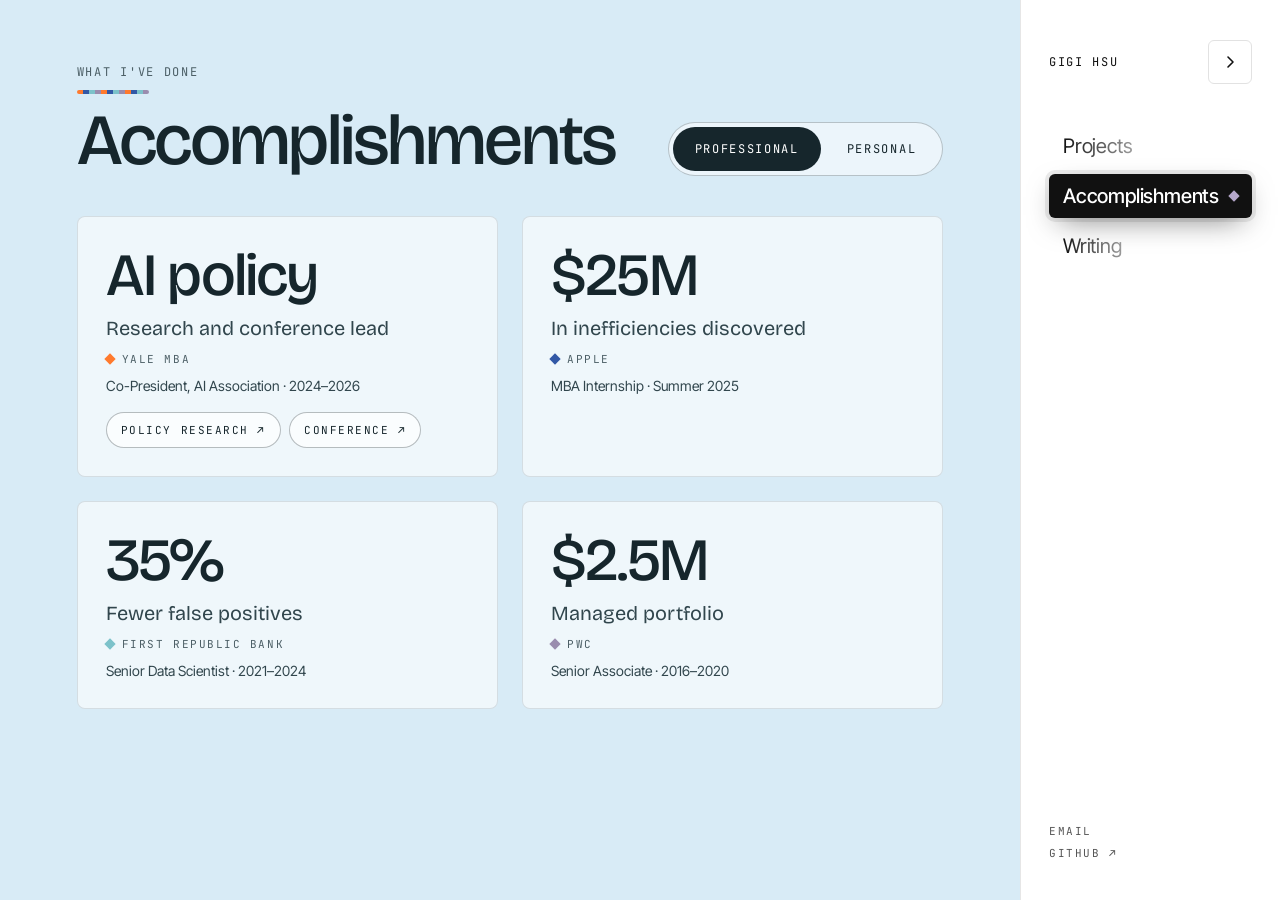
==== accomplishments.html @ a8f688d3 "Add kente spark favicon Co-Authored-By: Claude Opus 5.5 <noreply@anthropic.com> Claude-Session: http" ====
<!doctype html>
<html lang="en">
<head>
<meta charset="utf-8">
<meta name="viewport" content="width=device-width, initial-scale=1">
<title>Gigi Hsu · Accomplishments</title>
<meta name="description" content="Gigi Hsu: product, data, and AI.">
<link rel="preconnect" href="https://fonts.googleapis.com"><link rel="preconnect" href="https://fonts.gstatic.com" crossorigin><link href="https://fonts.googleapis.com/css2?family=Inter+Tight:wght@300;400;500;600&family=JetBrains+Mono:wght@400;500&family=Bricolage+Grotesque:opsz,wght@12..96,400;500;600&display=swap" rel="stylesheet">
<link rel="icon" href="/favicon.svg" type="image/svg+xml">
<link rel="icon" href="/favicon.ico" sizes="any">
<link rel="apple-touch-icon" href="/apple-touch-icon.png">
<link rel="stylesheet" href="/styles.css">
</head>
<body class="acc">
<div class="shell">
<main class="main">
<div class="acc-head">
<div><p class="kick mono">What I've done</p><span class="kente" aria-hidden="true" style="display:block;width:72px;height:4px;margin-bottom:10px"></span><h1>Accomplishments</h1></div>
<div class="seg" role="group" aria-label="Choose a view"><button type="button" data-view="pro" aria-pressed="true">Professional</button><button type="button" data-view="personal" aria-pressed="false">Personal</button></div>
</div>
<div class="grid view" id="pro"><div class="stat card"><span class="big">AI policy</span><span class="what">Research and conference lead</span><span class="where mono"><span class="dia" aria-hidden="true" style="background:#ff7a2e"></span>Yale MBA</span><span class="role">Co-President, AI Association · 2024–2026</span><div class="pills"><a class="mono" href="https://som.yale.edu/story/2025/student-team-creates-ai-policy-recommendations-connecticut-state-government" target="_blank" rel="noopener">Policy research ↗</a><a class="mono" href="https://groups.som.yale.edu/aia/conference/" target="_blank" rel="noopener">Conference ↗</a></div></div><div class="stat card"><span class="big">$25M</span><span class="what">In inefficiencies discovered</span><span class="where mono"><span class="dia" aria-hidden="true" style="background:#3258A6"></span>Apple</span><span class="role">MBA Internship · Summer 2025</span></div><div class="stat card"><span class="big">35%</span><span class="what">Fewer false positives</span><span class="where mono"><span class="dia" aria-hidden="true" style="background:#7CC2CA"></span>First Republic Bank</span><span class="role">Senior Data Scientist · 2021–2024</span></div><div class="stat card"><span class="big">$2.5M</span><span class="what">Managed portfolio</span><span class="where mono"><span class="dia" aria-hidden="true" style="background:#9A8CAE"></span>PwC</span><span class="role">Senior Associate · 2016–2020</span></div></div>
<div class="grid view" id="personal" hidden><div class="stat card"><span class="big">Dean’s</span><span class="what">Scholarship</span><span class="where mono"><span class="dia" aria-hidden="true" style="background:#ff7a2e"></span>Yale MBA</span></div><div class="stat card"><span class="big">3 races</span><span class="what">1 marathon, 2 half-marathons</span><span class="where mono"><span class="dia" aria-hidden="true" style="background:#3258A6"></span>Vancouver · SF · Long Beach</span></div><div class="stat card"><span class="big">15+ yrs</span><span class="what">Service work in Togo</span><span class="where mono"><span class="dia" aria-hidden="true" style="background:#7CC2CA"></span>Africa Career Training School</span><span class="role">Board Member · Non-profit</span></div><div class="stat card"><span class="big">CPA</span><span class="what">License, since 2020</span><span class="where mono"><span class="dia" aria-hidden="true" style="background:#9A8CAE"></span>California Board of Accountancy</span></div></div>
</main>
<aside class="side">
<nav class="nav" aria-label="Main">
<div class="nav-top"><a class="mono" href="/home">gigi hsu</a><button type="button" class="iconbtn" data-nav-toggle aria-label="Close menu"><svg aria-hidden="true" width="16" height="16" viewBox="0 0 16 16" fill="none" stroke="currentColor" stroke-width="1.6" stroke-linecap="round" stroke-linejoin="round"><path d="M6 3l5 5-5 5"/></svg></button></div>
<ul><li><a href="/projects"><span class="g">Projects</span></a></li><li><a href="/accomplishments" aria-current="page"><span class="g">Accomplishments</span><span class="dia" aria-hidden="true" style="background:#b6a8cc"></span></a></li><li><a href="/writing"><span class="g">Writing</span></a></li></ul>
<div class="nav-foot mono"><a href="mailto:gigi.hsu@yale.edu">Email</a><a href="https://github.com/ggshoo">GitHub ↗</a></div>
</nav>
<div class="nav-closed"><button type="button" class="iconbtn" data-nav-toggle aria-label="Open menu"><svg aria-hidden="true" width="18" height="18" viewBox="0 0 18 18" fill="none" stroke="currentColor" stroke-width="1.6" stroke-linecap="round"><path d="M3 5h12M3 9h12M3 13h12"/></svg></button><span class="vert mono" aria-hidden="true">Menu</span></div>
</aside>
</div>
<script src="/site.js"></script>
</body>
</html>
---- styles.css ----
:root{--ink:#111;--ink-2:#555;--ink-3:#6b6b6b;--hair:#e2e2e2;
--kente:repeating-linear-gradient(90deg,#ff7a2e 0 6px,#3258A6 6px 12px,#7CC2CA 12px 18px,#9A8CAE 18px 24px)}
*{box-sizing:border-box}
html,body{margin:0}
body{font-family:'Inter Tight',system-ui,sans-serif;color:var(--ink);background:#fff;-webkit-font-smoothing:antialiased}
a{color:inherit}
.mono{font-family:'JetBrains Mono',ui-monospace,monospace;letter-spacing:.14em;text-transform:uppercase}
.kente{background:var(--kente);border-radius:2px}

/* welcome */
.welcome{min-height:100vh;background:#0b0b0b;color:#fafafa;display:flex;align-items:center;justify-content:center;position:relative;overflow:hidden;text-align:center}
.welcome .corner{position:absolute;top:40px;font-size:12px;color:#8a8a8a}
.welcome .corner.l{left:48px}.welcome .corner.r{right:48px}
.welcome h1{margin:0;font-size:clamp(48px,8vw,88px);line-height:1;font-weight:300;letter-spacing:-.03em}
.welcome .kick{margin:0 0 28px;font-size:12px;color:#8a8a8a}
.welcome .enter{display:inline-block;margin-top:52px;font-size:13px;letter-spacing:.24em;text-decoration:none;padding:14px 4px;border-bottom:1px solid #fafafa;transition:letter-spacing .4s ease}
.welcome .enter:hover{letter-spacing:.32em}
.welcome .arrow{position:absolute}
.welcome .a1{left:12%;top:42%}.welcome .a2{right:12%;top:28%}
.welcome .band{position:absolute;left:0;right:0;bottom:0;height:4px;background:var(--kente);opacity:.85}
@keyframes fadein{from{opacity:0;transform:translateY(10px)}to{opacity:1;transform:none}}
.fade{opacity:0;animation:fadein 2.4s ease forwards}
.d1{animation-delay:.3s}.d2{animation-delay:1.2s}.d3{animation-delay:2.2s}
@media (prefers-reduced-motion:reduce){.fade{animation:none;opacity:1}}
@media (max-width:640px){.welcome .arrow{display:none}.welcome .corner.l{left:24px}.welcome .corner.r{right:24px}}

/* layout */
.shell{min-height:100vh;display:flex}
.main{flex:1 1 auto;min-width:0;padding:64px clamp(24px,6vw,96px)}
.side{flex:0 0 auto;position:sticky;top:0;height:100vh}
.nav{width:260px;height:100%;background:#fff;border-left:1px solid #e6e6e6;padding:40px 28px;display:flex;flex-direction:column;gap:40px}
.nav-top{display:flex;align-items:center;justify-content:space-between;gap:12px}
.nav-top a{font-size:12px;text-decoration:none}
.iconbtn{width:44px;height:44px;display:inline-flex;align-items:center;justify-content:center;background:transparent;border:1px solid var(--hair);border-radius:6px;cursor:pointer;color:var(--ink)}
.nav ul{list-style:none;margin:0;padding:0;display:flex;flex-direction:column;gap:6px}
.nav li a{display:flex;align-items:center;justify-content:space-between;gap:10px;font-size:20px;letter-spacing:-.01em;text-decoration:none;padding:10px 14px;border-radius:6px}
.nav li a .g{background:linear-gradient(90deg,#111 0%,#9a9a9a 100%);-webkit-background-clip:text;background-clip:text;color:transparent;transition:opacity .2s}
.nav li a:hover .g{opacity:.6}
.nav li a[aria-current]{background:#111;color:#fff;font-weight:500;box-shadow:0 0 0 4px rgba(17,17,17,.08),0 10px 30px -10px rgba(17,17,17,.6)}
.nav li a[aria-current] .g{background:none;color:#fff}
.dia{width:8px;height:8px;transform:rotate(45deg);flex:none}
.nav-foot{margin-top:auto;display:flex;flex-direction:column;gap:8px;font-size:11px}
.nav-foot a{color:#555;text-decoration:none}
.nav-closed{width:64px;height:100%;background:#fff;border-left:1px solid #e6e6e6;padding:40px 10px;display:none;flex-direction:column;align-items:center;gap:24px}
.nav-closed .iconbtn{background:#111;color:#fff;border:none}
.vert{writing-mode:vertical-rl;transform:rotate(180deg);font-size:11px;color:#8a8a8a}
.collapsed .nav{display:none}.collapsed .nav-closed{display:flex}
@media (max-width:820px){
  .shell{flex-direction:column-reverse}
  .side{position:static;height:auto}
  .nav{width:100%;height:auto;border-left:none;border-bottom:1px solid #e6e6e6;padding:20px 24px;gap:16px}
  .nav ul{flex-direction:row;flex-wrap:wrap;gap:4px}
  .nav li a{font-size:17px;padding:8px 12px}
  .nav-foot,.nav-top .iconbtn{display:none}
  .collapsed .nav{display:flex}.collapsed .nav-closed{display:none}
  .main{padding:40px 24px}
}

/* shared page bits */
.head{display:flex;align-items:baseline;justify-content:space-between;gap:16px;flex-wrap:wrap;margin-bottom:40px}
.head h1{margin:0;font-size:56px;line-height:1;font-weight:300;letter-spacing:-.03em}
.head p{margin:0;font-size:12px;color:var(--ink-3)}
.btn{display:inline-flex;align-items:center;min-height:44px;padding:0 22px;border-radius:4px;text-decoration:none;font-size:12px}
.btn.solid{background:#111;color:#fff}.btn.line{border:1px solid #111}
.card{position:relative;overflow:hidden;transition:transform .3s ease,box-shadow .3s ease}
.card:hover{transform:translateY(-4px);box-shadow:0 20px 40px -24px rgba(0,0,0,.35)}
.card::before{content:"";position:absolute;left:0;right:0;top:0;height:3px;background:var(--kente);opacity:0;transition:opacity .3s}
.card:hover::before{opacity:1}

/* home */
.hero{display:flex;flex-wrap:wrap;gap:56px;align-items:flex-start}
.hero figure{margin:0;flex:0 1 300px;display:flex;flex-direction:column;gap:12px}
.hero img{width:100%;aspect-ratio:4/5;object-fit:cover;border-radius:4px;filter:grayscale(100%)}
.hero figcaption{font-size:11px;color:var(--ink-3)}
.hero .txt{flex:1 1 320px;display:flex;flex-direction:column;gap:28px;padding-top:8px}
.hero .txt h1{margin:0;font-size:clamp(48px,6vw,80px);line-height:.98;font-weight:300;letter-spacing:-.035em}
.hero .lead{margin:0;max-width:520px;font-size:19px;line-height:1.55;color:#333}
.hero .body{margin:0;max-width:520px;font-size:16px;line-height:1.6;color:var(--ink-2)}
.row{display:flex;flex-wrap:wrap;gap:12px;margin-top:8px}

/* projects */
.grid{display:grid;grid-template-columns:repeat(2,minmax(0,1fr));gap:24px}
@media (max-width:900px){.grid{grid-template-columns:1fr}}
.proj{display:flex;flex-direction:column;gap:14px;padding:28px;min-height:240px;border:1px solid var(--hair);border-radius:6px;text-decoration:none}
.proj.dark{background:#111;color:#fff;border-color:#111}
.proj .n{font-size:11px;color:var(--ink-3)}.proj.dark .n{color:#a3a3a3}
.proj .t{font-size:32px;letter-spacing:-.02em}
.proj .d{font-size:15px;line-height:1.55;color:var(--ink-2)}.proj.dark .d{color:#d4d4d4}
.proj .go{margin-top:auto;font-size:12px}

/* accomplishments */
.acc{background:#d8ebf6;color:#16262c;font-family:'Bricolage Grotesque','Inter Tight',sans-serif}
.acc .side .nav,.acc .side .nav-closed{font-family:'Inter Tight',system-ui,sans-serif;color:#111}
.acc-head{display:flex;align-items:flex-end;justify-content:space-between;gap:24px;flex-wrap:wrap;margin-bottom:40px}
.acc-head .kick{margin:0 0 10px;font-size:12px;color:#4c5f66}
.acc-head h1{margin:0;font-size:clamp(48px,7vw,72px);line-height:1;font-weight:500;letter-spacing:-.03em}
.seg{display:inline-flex;padding:4px;gap:4px;border:1px solid rgba(22,38,44,.25);border-radius:999px;background:rgba(255,255,255,.5)}
.seg button{min-height:44px;padding:0 22px;border:none;border-radius:999px;background:transparent;color:#16262c;font-family:'JetBrains Mono',monospace;font-size:12px;letter-spacing:.14em;text-transform:uppercase;cursor:pointer}
.seg button[aria-pressed="true"]{background:#16262c;color:#fff}
.stat{padding:28px;background:rgba(255,255,255,.6);border:1px solid rgba(22,38,44,.12);border-radius:8px;display:flex;flex-direction:column;gap:10px}
.stat .big{font-size:60px;line-height:1;font-weight:500;letter-spacing:-.03em}
.stat .what{font-size:20px;line-height:1.35;color:#31464d}
.stat .where{display:inline-flex;align-items:center;gap:8px;font-size:11px;color:#4c5f66}
.stat .role{font-family:'Inter Tight',sans-serif;font-size:14px;line-height:1.4;color:#31464d}
.pills{display:flex;flex-wrap:wrap;gap:8px;margin-top:6px}
.pills a{display:inline-flex;align-items:center;min-height:36px;padding:0 14px;border:1px solid rgba(22,38,44,.3);border-radius:999px;text-decoration:none;font-size:11px;background:rgba(255,255,255,.7)}
.view[hidden]{display:none}

/* writing */
.list{border-top:1px solid var(--hair)}
.item{display:flex;flex-wrap:wrap;align-items:baseline;gap:12px 32px;padding:28px 4px;border-bottom:1px solid var(--hair);text-decoration:none}
.item .yr{flex:0 0 120px;font-size:12px;color:var(--ink-3)}
.item .body{flex:1 1 420px;display:flex;flex-direction:column;gap:8px}
.item .ti{font-size:28px;line-height:1.2;letter-spacing:-.02em}
.item .su{font-size:15px;line-height:1.55;color:var(--ink-2)}
.item .src{font-size:12px}
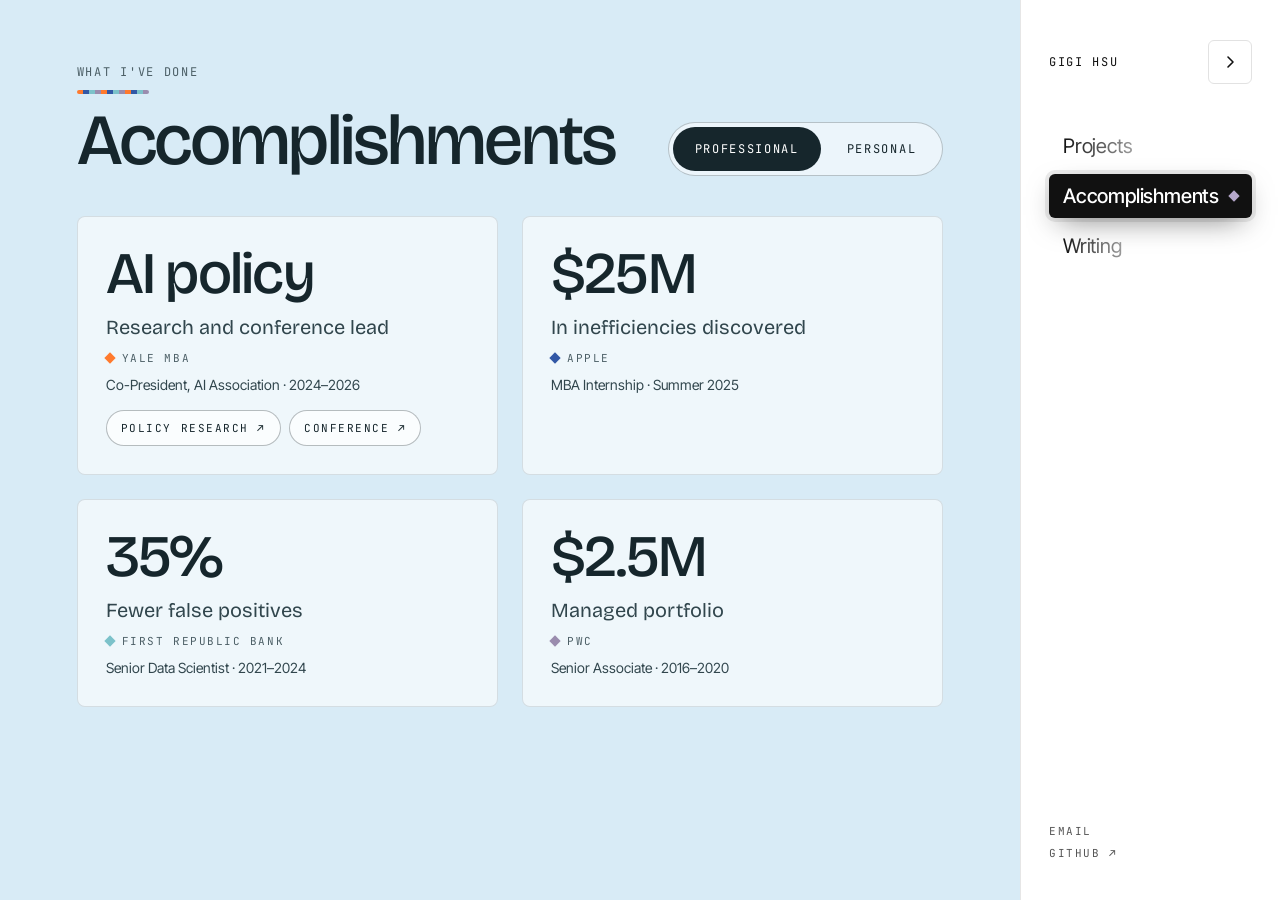
==== commit 80436671: "Evans Hall photo on hover for the Dean's Scholarship card Photo by ajay_suresh, CC BY 2.0, via Wikim" ====
--- a/accomplishments.html
+++ b/accomplishments.html
@@ -19,7 +19,7 @@
 <div class="seg" role="group" aria-label="Choose a view"><button type="button" data-view="pro" aria-pressed="true">Professional</button><button type="button" data-view="personal" aria-pressed="false">Personal</button></div>
 </div>
 <div class="grid view" id="pro"><div class="stat card"><span class="big">AI policy</span><span class="what">Research and conference lead</span><span class="where mono"><span class="dia" aria-hidden="true" style="background:#ff7a2e"></span>Yale MBA</span><span class="role">Co-President, AI Association · 2024–2026</span><div class="pills"><a class="mono" href="https://som.yale.edu/story/2025/student-team-creates-ai-policy-recommendations-connecticut-state-government" target="_blank" rel="noopener">Policy research ↗</a><a class="mono" href="https://groups.som.yale.edu/aia/conference/" target="_blank" rel="noopener">Conference ↗</a></div></div><div class="stat card"><span class="big">$25M</span><span class="what">In inefficiencies discovered</span><span class="where mono"><span class="dia" aria-hidden="true" style="background:#3258A6"></span>Apple</span><span class="role">MBA Internship · Summer 2025</span></div><div class="stat card"><span class="big">35%</span><span class="what">Fewer false positives</span><span class="where mono"><span class="dia" aria-hidden="true" style="background:#7CC2CA"></span>First Republic Bank</span><span class="role">Senior Data Scientist · 2021–2024</span></div><div class="stat card"><span class="big">$2.5M</span><span class="what">Managed portfolio</span><span class="where mono"><span class="dia" aria-hidden="true" style="background:#9A8CAE"></span>PwC</span><span class="role">Senior Associate · 2016–2020</span></div></div>
-<div class="grid view" id="personal" hidden><div class="stat card"><span class="big">Dean’s</span><span class="what">Scholarship</span><span class="where mono"><span class="dia" aria-hidden="true" style="background:#ff7a2e"></span>Yale MBA</span></div><div class="stat card"><span class="big">3 races</span><span class="what">1 marathon, 2 half-marathons</span><span class="where mono"><span class="dia" aria-hidden="true" style="background:#3258A6"></span>Vancouver · SF · Long Beach</span></div><div class="stat card"><span class="big">15+ yrs</span><span class="what">Service work in Togo</span><span class="where mono"><span class="dia" aria-hidden="true" style="background:#7CC2CA"></span>Africa Career Training School</span><span class="role">Board Member · Non-profit</span></div><div class="stat card"><span class="big">CPA</span><span class="what">License, since 2020</span><span class="where mono"><span class="dia" aria-hidden="true" style="background:#9A8CAE"></span>California Board of Accountancy</span></div></div>
+<div class="grid view" id="personal" hidden><div class="stat card has-photo"><span class="ph" aria-hidden="true" style="background-image:url(/images/togo.jpg)"></span><span class="big">15+ yrs</span><span class="what">Service work in Togo</span><span class="where mono"><span class="dia" aria-hidden="true" style="background:#7CC2CA"></span>Africa Career Training School</span><span class="role">Board Member · Non-profit</span></div><div class="stat card has-photo"><span class="ph" aria-hidden="true" style="background-image:url(https://upload.wikimedia.org/wikipedia/commons/thumb/0/0e/Yale_School_of_Management_-_Evans_Hall_%2854106005396%29.jpg/1280px-Yale_School_of_Management_-_Evans_Hall_%2854106005396%29.jpg)"></span><span class="big">Dean’s Scholarship</span><span class="what">Lynch Family merit-based award</span><span class="where mono"><span class="dia" aria-hidden="true" style="background:#ff7a2e"></span>Yale MBA</span><span class="credit">Photo: <a href="https://commons.wikimedia.org/wiki/File:Yale_School_of_Management_-_Evans_Hall_(54106005396).jpg" target="_blank" rel="noopener">ajay_suresh</a>, <a href="https://creativecommons.org/licenses/by/2.0/" target="_blank" rel="noopener">CC BY 2.0</a></span></div><div class="stat card"><span class="big">3 races</span><span class="what">1 marathon, 2 half-marathons</span><span class="where mono"><span class="dia" aria-hidden="true" style="background:#3258A6"></span>Vancouver · SF · Long Beach</span></div><div class="stat card"><span class="big">CPA</span><span class="what">License, since 2020</span><span class="where mono"><span class="dia" aria-hidden="true" style="background:#9A8CAE"></span>California Board of Accountancy</span></div></div>
 </main>
 <aside class="side">
 <nav class="nav" aria-label="Main">
--- a/styles.css
+++ b/styles.css
@@ -98,7 +98,7 @@
 .seg button{min-height:44px;padding:0 22px;border:none;border-radius:999px;background:transparent;color:#16262c;font-family:'JetBrains Mono',monospace;font-size:12px;letter-spacing:.14em;text-transform:uppercase;cursor:pointer}
 .seg button[aria-pressed="true"]{background:#16262c;color:#fff}
 .stat{padding:28px;background:rgba(255,255,255,.6);border:1px solid rgba(22,38,44,.12);border-radius:8px;display:flex;flex-direction:column;gap:10px}
-.stat .big{font-size:60px;line-height:1;font-weight:500;letter-spacing:-.03em}
+.stat .big{font-size:clamp(40px,4.6vw,60px);overflow-wrap:break-word;line-height:1;font-weight:500;letter-spacing:-.03em}
 .stat .what{font-size:20px;line-height:1.35;color:#31464d}
 .stat .where{display:inline-flex;align-items:center;gap:8px;font-size:11px;color:#4c5f66}
 .stat .role{font-family:'Inter Tight',sans-serif;font-size:14px;line-height:1.4;color:#31464d}
@@ -114,3 +114,36 @@
 .item .ti{font-size:28px;line-height:1.2;letter-spacing:-.02em}
 .item .su{font-size:15px;line-height:1.55;color:var(--ink-2)}
 .item .src{font-size:12px}
+
+/* crystal card: storybook scene on hover (colors from crystal's lib/scene.ts) */
+.proj.crystal{position:relative;isolation:isolate;
+--s1:#BFE8DA;--s2:#F4E3A6;--s3:#F0C978;--h1:#6FA050;--h2:#5C8C48;--h3:#4F7A3D;--orb:#FFF0B8;--glow:#F4D06A;--ox:80%;--oy:20%;--sink:#2E2416;--ssub:#6B5B44}
+.proj.crystal>*{position:relative;z-index:1;transition:color .5s ease}
+.proj.crystal .scene{position:absolute;inset:0;z-index:0;opacity:0;transition:opacity .6s ease;background:linear-gradient(180deg,var(--s1),var(--s2) 55%,var(--s3));pointer-events:none}
+.proj.crystal .orb{position:absolute;left:var(--ox);top:var(--oy);width:44px;height:44px;margin:-22px 0 0 -22px;border-radius:50%;background:var(--orb);box-shadow:0 0 0 10px color-mix(in srgb,var(--glow) 35%,transparent),0 0 40px 18px color-mix(in srgb,var(--glow) 55%,transparent)}
+.proj.crystal .hills{position:absolute;left:0;right:0;bottom:0;width:100%;height:42%}
+.proj.crystal:hover,.proj.crystal:focus-visible{border-color:transparent}
+.proj.crystal:hover .scene,.proj.crystal:focus-visible .scene{opacity:1}
+.proj.crystal:hover .n,.proj.crystal:hover .d{color:var(--ssub)}
+.proj.crystal:hover .t{color:var(--sink)}
+.proj.crystal .go{align-self:flex-start;padding:8px 14px;margin-left:-14px;border-radius:999px;transition:background .5s ease,color .5s ease}
+.proj.crystal:hover .go{background:#FFF6E3;color:#2E2416;margin-left:0}
+.proj.crystal::before{z-index:2}
+
+/* placeholder project cards */
+.proj.soon{border-style:dashed;cursor:default}
+.proj.soon:hover{transform:none;box-shadow:none}
+.proj.soon .go{color:var(--ink-3)}
+
+/* accomplishment cards with a photo that shows on hover */
+.stat.has-photo{position:relative;isolation:isolate}
+.stat.has-photo>*{position:relative;z-index:1;transition:color .5s ease}
+.stat .ph{position:absolute;inset:0;z-index:0;opacity:0;transition:opacity .6s ease;background-size:cover;background-position:center 45%;border-radius:inherit;pointer-events:none}
+.stat .ph::after{content:"";position:absolute;inset:0;border-radius:inherit;background:linear-gradient(180deg,rgba(10,20,24,.35) 0%,rgba(10,20,24,.55) 45%,rgba(10,20,24,.85) 100%)}
+.stat.has-photo:hover .ph{opacity:1}
+.stat.has-photo:hover .big,.stat.has-photo:hover .what,.stat.has-photo:hover .role{color:#fff}
+.stat.has-photo:hover .where{color:#e6eef1}
+.stat.has-photo::before{z-index:2}
+.stat .credit{position:absolute;right:12px;bottom:8px;z-index:1;font-family:'Inter Tight',sans-serif;font-size:10px;color:rgba(255,255,255,.75);opacity:0;transition:opacity .6s ease}
+.stat .credit a{color:inherit}
+.stat.has-photo:hover .credit{opacity:1}
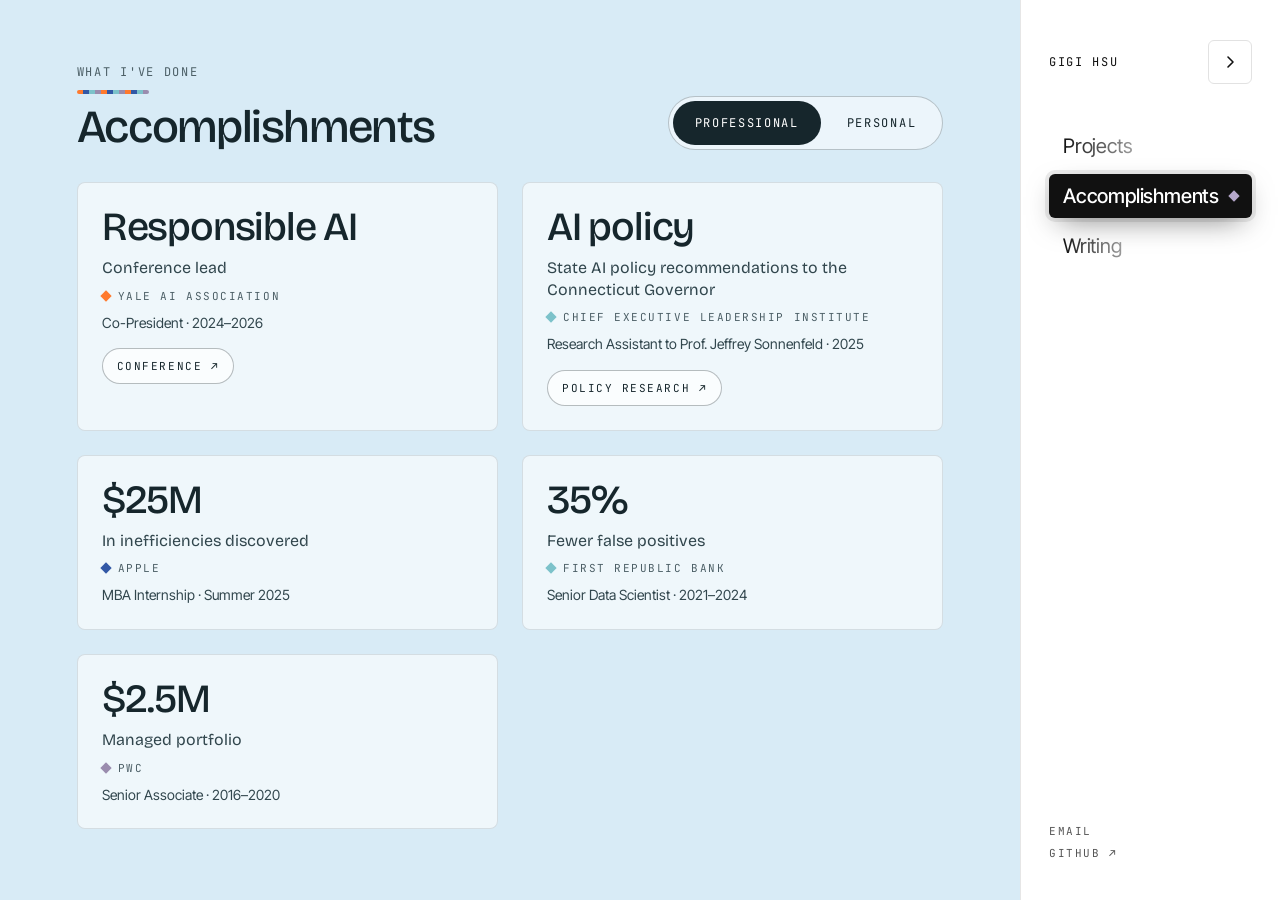
==== commit 9a724023: "Split AI card into Responsible AI conference and Connecticut AI policy Co-Authored-By: Claude Opus 5" ====
--- a/accomplishments.html
+++ b/accomplishments.html
@@ -18,8 +18,8 @@
 <div><p class="kick mono">What I've done</p><span class="kente" aria-hidden="true" style="display:block;width:72px;height:4px;margin-bottom:10px"></span><h1>Accomplishments</h1></div>
 <div class="seg" role="group" aria-label="Choose a view"><button type="button" data-view="pro" aria-pressed="true">Professional</button><button type="button" data-view="personal" aria-pressed="false">Personal</button></div>
 </div>
-<div class="grid view" id="pro"><div class="stat card"><span class="big">AI policy</span><span class="what">Research and conference lead</span><span class="where mono"><span class="dia" aria-hidden="true" style="background:#ff7a2e"></span>Yale MBA</span><span class="role">Co-President, AI Association · 2024–2026</span><div class="pills"><a class="mono" href="https://som.yale.edu/story/2025/student-team-creates-ai-policy-recommendations-connecticut-state-government" target="_blank" rel="noopener">Policy research ↗</a><a class="mono" href="https://groups.som.yale.edu/aia/conference/" target="_blank" rel="noopener">Conference ↗</a></div></div><div class="stat card"><span class="big">$25M</span><span class="what">In inefficiencies discovered</span><span class="where mono"><span class="dia" aria-hidden="true" style="background:#3258A6"></span>Apple</span><span class="role">MBA Internship · Summer 2025</span></div><div class="stat card"><span class="big">35%</span><span class="what">Fewer false positives</span><span class="where mono"><span class="dia" aria-hidden="true" style="background:#7CC2CA"></span>First Republic Bank</span><span class="role">Senior Data Scientist · 2021–2024</span></div><div class="stat card"><span class="big">$2.5M</span><span class="what">Managed portfolio</span><span class="where mono"><span class="dia" aria-hidden="true" style="background:#9A8CAE"></span>PwC</span><span class="role">Senior Associate · 2016–2020</span></div></div>
-<div class="grid view" id="personal" hidden><div class="stat card has-photo"><span class="ph" aria-hidden="true" style="background-image:url(/images/togo.jpg)"></span><span class="big">15+ yrs</span><span class="what">Service work in Togo</span><span class="where mono"><span class="dia" aria-hidden="true" style="background:#7CC2CA"></span>Africa Career Training School</span><span class="role">Board Member · Non-profit</span></div><div class="stat card has-photo"><span class="ph" aria-hidden="true" style="background-image:url(https://upload.wikimedia.org/wikipedia/commons/thumb/0/0e/Yale_School_of_Management_-_Evans_Hall_%2854106005396%29.jpg/1280px-Yale_School_of_Management_-_Evans_Hall_%2854106005396%29.jpg)"></span><span class="big">Dean’s Scholarship</span><span class="what">Lynch Family merit-based award</span><span class="where mono"><span class="dia" aria-hidden="true" style="background:#ff7a2e"></span>Yale MBA</span><span class="credit">Photo: <a href="https://commons.wikimedia.org/wiki/File:Yale_School_of_Management_-_Evans_Hall_(54106005396).jpg" target="_blank" rel="noopener">ajay_suresh</a>, <a href="https://creativecommons.org/licenses/by/2.0/" target="_blank" rel="noopener">CC BY 2.0</a></span></div><div class="stat card"><span class="big">3 races</span><span class="what">1 marathon, 2 half-marathons</span><span class="where mono"><span class="dia" aria-hidden="true" style="background:#3258A6"></span>Vancouver · SF · Long Beach</span></div><div class="stat card"><span class="big">CPA</span><span class="what">License, since 2020</span><span class="where mono"><span class="dia" aria-hidden="true" style="background:#9A8CAE"></span>California Board of Accountancy</span></div></div>
+<div class="grid view" id="pro"><div class="stat card"><span class="big">Responsible AI</span><span class="what">Conference lead</span><span class="where mono"><span class="dia" aria-hidden="true" style="background:#ff7a2e"></span>Yale AI Association</span><span class="role">Co-President · 2024–2026</span><div class="pills"><a class="mono" href="https://groups.som.yale.edu/aia/conference/" target="_blank" rel="noopener">Conference ↗</a></div></div><div class="stat card"><span class="big">AI policy</span><span class="what">State AI policy recommendations to the Connecticut Governor</span><span class="where mono"><span class="dia" aria-hidden="true" style="background:#7CC2CA"></span>Chief Executive Leadership Institute</span><span class="role">Research Assistant to Prof. Jeffrey Sonnenfeld · 2025</span><div class="pills"><a class="mono" href="https://som.yale.edu/story/2025/student-team-creates-ai-policy-recommendations-connecticut-state-government" target="_blank" rel="noopener">Policy research ↗</a></div></div><div class="stat card"><span class="big">$25M</span><span class="what">In inefficiencies discovered</span><span class="where mono"><span class="dia" aria-hidden="true" style="background:#3258A6"></span>Apple</span><span class="role">MBA Internship · Summer 2025</span></div><div class="stat card"><span class="big">35%</span><span class="what">Fewer false positives</span><span class="where mono"><span class="dia" aria-hidden="true" style="background:#7CC2CA"></span>First Republic Bank</span><span class="role">Senior Data Scientist · 2021–2024</span></div><div class="stat card"><span class="big">$2.5M</span><span class="what">Managed portfolio</span><span class="where mono"><span class="dia" aria-hidden="true" style="background:#9A8CAE"></span>PwC</span><span class="role">Senior Associate · 2016–2020</span></div></div>
+<div class="grid view" id="personal" hidden><div class="stat card has-photo"><span class="ph" aria-hidden="true" style="background-image:url(/images/togo.jpg)"></span><span class="big">15+ yrs</span><span class="what">Service work in Togo, West Africa</span><span class="where mono"><span class="dia" aria-hidden="true" style="background:#7CC2CA"></span>Africa Career Training School</span><span class="role">Board Member · Non-profit</span></div><div class="stat card has-photo"><span class="ph" aria-hidden="true" style="background-image:url(https://upload.wikimedia.org/wikipedia/commons/thumb/0/0e/Yale_School_of_Management_-_Evans_Hall_%2854106005396%29.jpg/1280px-Yale_School_of_Management_-_Evans_Hall_%2854106005396%29.jpg)"></span><span class="big">Dean’s Scholarship</span><span class="what">Lynch Family merit-based award</span><span class="where mono"><span class="dia" aria-hidden="true" style="background:#ff7a2e"></span>Yale MBA</span><span class="credit">Photo: <a href="https://commons.wikimedia.org/wiki/File:Yale_School_of_Management_-_Evans_Hall_(54106005396).jpg" target="_blank" rel="noopener">ajay_suresh</a>, <a href="https://creativecommons.org/licenses/by/2.0/" target="_blank" rel="noopener">CC BY 2.0</a></span></div><div class="stat card has-photo"><span class="ph" aria-hidden="true" style="background-image:url(https://upload.wikimedia.org/wikipedia/commons/thumb/8/86/Vancouver_Marathon_%285676500577%29.jpg/1280px-Vancouver_Marathon_%285676500577%29.jpg)"></span><span class="big">3 races</span><span class="what">1 marathon, 2 half-marathons</span><span class="where mono"><span class="dia" aria-hidden="true" style="background:#3258A6"></span>Vancouver · SF · Long Beach</span><span class="credit">Photo: <a href="https://commons.wikimedia.org/wiki/File:Vancouver_Marathon_(5676500577).jpg" target="_blank" rel="noopener">Guilhem Vellut</a>, <a href="https://creativecommons.org/licenses/by/2.0/" target="_blank" rel="noopener">CC BY 2.0</a></span></div><div class="stat card has-photo logo"><span class="ph" aria-hidden="true" style="background-image:url(https://www.dca.ca.gov/cba/images/cba-logo.png)"></span><span class="big">CPA</span><span class="what">License, since 2020</span><span class="where mono"><span class="dia" aria-hidden="true" style="background:#9A8CAE"></span>California Board of Accountancy</span></div></div>
 </main>
 <aside class="side">
 <nav class="nav" aria-label="Main">
--- a/styles.css
+++ b/styles.css
@@ -58,7 +58,7 @@
 
 /* shared page bits */
 .head{display:flex;align-items:baseline;justify-content:space-between;gap:16px;flex-wrap:wrap;margin-bottom:40px}
-.head h1{margin:0;font-size:56px;line-height:1;font-weight:300;letter-spacing:-.03em}
+.head h1{margin:0;font-size:clamp(34px,4.4vw,46px);line-height:1;font-weight:300;letter-spacing:-.03em}
 .head p{margin:0;font-size:12px;color:var(--ink-3)}
 .btn{display:inline-flex;align-items:center;min-height:44px;padding:0 22px;border-radius:4px;text-decoration:none;font-size:12px}
 .btn.solid{background:#111;color:#fff}.btn.line{border:1px solid #111}
@@ -73,7 +73,7 @@
 .hero img{width:100%;aspect-ratio:4/5;object-fit:cover;border-radius:4px;filter:grayscale(100%)}
 .hero figcaption{font-size:11px;color:var(--ink-3)}
 .hero .txt{flex:1 1 320px;display:flex;flex-direction:column;gap:28px;padding-top:8px}
-.hero .txt h1{margin:0;font-size:clamp(48px,6vw,80px);line-height:.98;font-weight:300;letter-spacing:-.035em}
+.hero .txt h1{margin:0;font-size:clamp(44px,5vw,64px);line-height:.98;font-weight:300;letter-spacing:-.035em}
 .hero .lead{margin:0;max-width:520px;font-size:19px;line-height:1.55;color:#333}
 .hero .body{margin:0;max-width:520px;font-size:16px;line-height:1.6;color:var(--ink-2)}
 .row{display:flex;flex-wrap:wrap;gap:12px;margin-top:8px}
@@ -84,22 +84,22 @@
 .proj{display:flex;flex-direction:column;gap:14px;padding:28px;min-height:240px;border:1px solid var(--hair);border-radius:6px;text-decoration:none}
 .proj.dark{background:#111;color:#fff;border-color:#111}
 .proj .n{font-size:11px;color:var(--ink-3)}.proj.dark .n{color:#a3a3a3}
-.proj .t{font-size:32px;letter-spacing:-.02em}
+.proj .t{font-size:26px;letter-spacing:-.02em}
 .proj .d{font-size:15px;line-height:1.55;color:var(--ink-2)}.proj.dark .d{color:#d4d4d4}
 .proj .go{margin-top:auto;font-size:12px}
 
 /* accomplishments */
 .acc{background:#d8ebf6;color:#16262c;font-family:'Bricolage Grotesque','Inter Tight',sans-serif}
 .acc .side .nav,.acc .side .nav-closed{font-family:'Inter Tight',system-ui,sans-serif;color:#111}
-.acc-head{display:flex;align-items:flex-end;justify-content:space-between;gap:24px;flex-wrap:wrap;margin-bottom:40px}
+.acc-head{display:flex;align-items:flex-end;justify-content:space-between;gap:24px;flex-wrap:wrap;margin-bottom:32px}
 .acc-head .kick{margin:0 0 10px;font-size:12px;color:#4c5f66}
-.acc-head h1{margin:0;font-size:clamp(48px,7vw,72px);line-height:1;font-weight:500;letter-spacing:-.03em}
+.acc-head h1{margin:0;font-size:clamp(34px,4.4vw,46px);line-height:1;font-weight:500;letter-spacing:-.03em}
 .seg{display:inline-flex;padding:4px;gap:4px;border:1px solid rgba(22,38,44,.25);border-radius:999px;background:rgba(255,255,255,.5)}
 .seg button{min-height:44px;padding:0 22px;border:none;border-radius:999px;background:transparent;color:#16262c;font-family:'JetBrains Mono',monospace;font-size:12px;letter-spacing:.14em;text-transform:uppercase;cursor:pointer}
 .seg button[aria-pressed="true"]{background:#16262c;color:#fff}
-.stat{padding:28px;background:rgba(255,255,255,.6);border:1px solid rgba(22,38,44,.12);border-radius:8px;display:flex;flex-direction:column;gap:10px}
-.stat .big{font-size:clamp(40px,4.6vw,60px);overflow-wrap:break-word;line-height:1;font-weight:500;letter-spacing:-.03em}
-.stat .what{font-size:20px;line-height:1.35;color:#31464d}
+.stat{padding:24px;background:rgba(255,255,255,.6);border:1px solid rgba(22,38,44,.12);border-radius:8px;display:flex;flex-direction:column;gap:10px}
+.stat .big{font-size:clamp(30px,3.2vw,40px);overflow-wrap:break-word;line-height:1;font-weight:500;letter-spacing:-.03em}
+.stat .what{font-size:16px;line-height:1.35;color:#31464d}
 .stat .where{display:inline-flex;align-items:center;gap:8px;font-size:11px;color:#4c5f66}
 .stat .role{font-family:'Inter Tight',sans-serif;font-size:14px;line-height:1.4;color:#31464d}
 .pills{display:flex;flex-wrap:wrap;gap:8px;margin-top:6px}
@@ -111,7 +111,7 @@
 .item{display:flex;flex-wrap:wrap;align-items:baseline;gap:12px 32px;padding:28px 4px;border-bottom:1px solid var(--hair);text-decoration:none}
 .item .yr{flex:0 0 120px;font-size:12px;color:var(--ink-3)}
 .item .body{flex:1 1 420px;display:flex;flex-direction:column;gap:8px}
-.item .ti{font-size:28px;line-height:1.2;letter-spacing:-.02em}
+.item .ti{font-size:22px;line-height:1.2;letter-spacing:-.02em}
 .item .su{font-size:15px;line-height:1.55;color:var(--ink-2)}
 .item .src{font-size:12px}
 
@@ -147,3 +147,8 @@
 .stat .credit{position:absolute;right:12px;bottom:8px;z-index:1;font-family:'Inter Tight',sans-serif;font-size:10px;color:rgba(255,255,255,.75);opacity:0;transition:opacity .6s ease}
 .stat .credit a{color:inherit}
 .stat.has-photo:hover .credit{opacity:1}
+/* logo variant: logo sits at its real size on white, text stays dark */
+.stat.logo .ph{background-color:#fff;background-size:84px auto;background-repeat:no-repeat;background-position:right 18px top 18px}
+.stat.logo .ph::after{display:none}
+.stat.has-photo.logo:hover .big,.stat.has-photo.logo:hover .what{color:#16262c}
+.stat.has-photo.logo:hover .where{color:#4c5f66}
